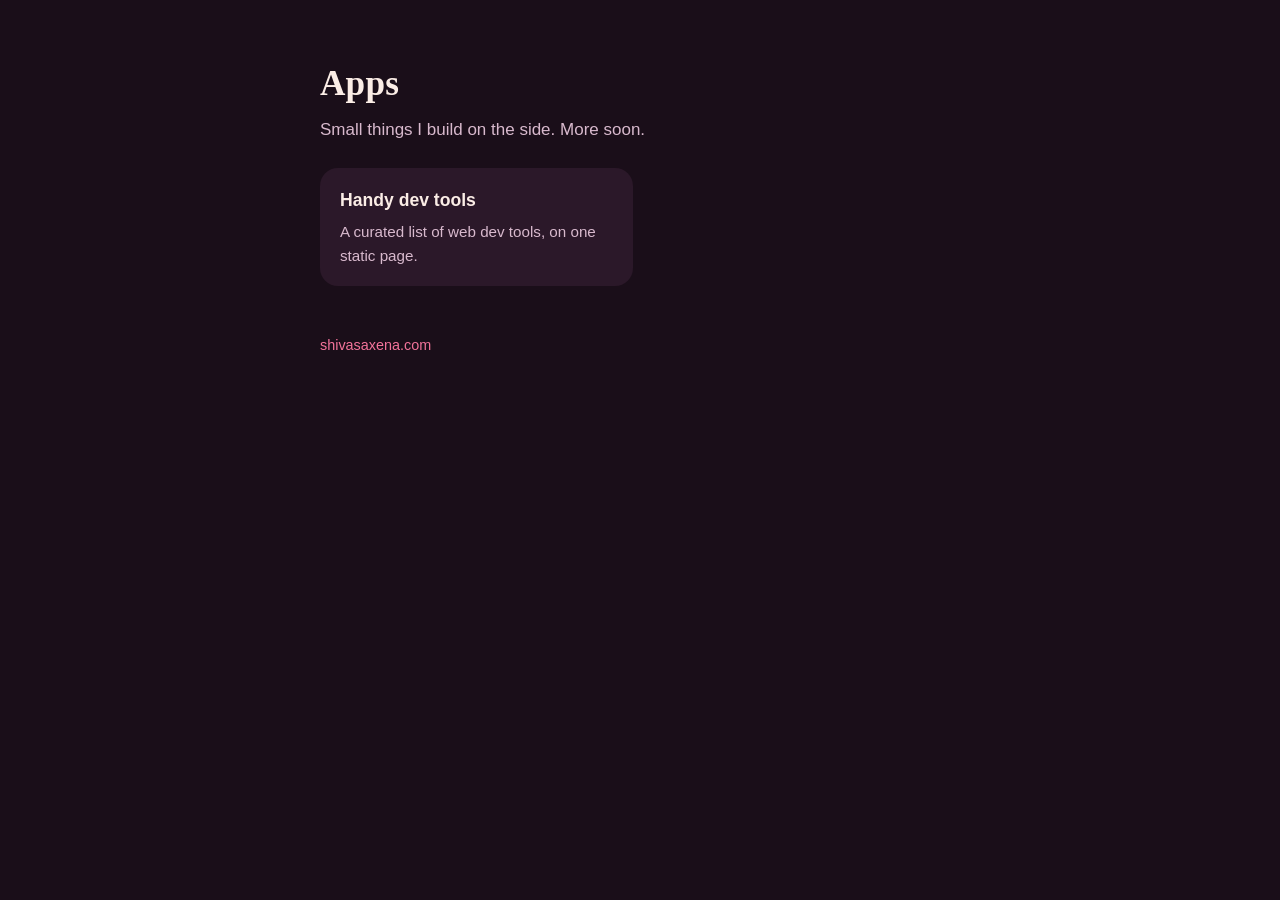
==== index.html @ e2be9905 "Landing page, shared styles, Oh My Dare privacy policy" ====
<!doctype html>
<html lang="en">
<head>
<meta charset="utf-8">
<meta name="viewport" content="width=device-width, initial-scale=1">
<title>Apps by Shiva Saxena</title>
<meta name="description" content="Small apps and tools I build on the side.">
<link rel="stylesheet" href="style.css">
</head>
<body>
<main>
  <h1>Apps</h1>
  <p class="tag">Small things I build on the side. More soon.</p>
  <div class="tiles">
    <a class="tile" href="https://www.shivasaxena.com/handy-dev-tools/">
      <h3>Handy dev tools</h3>
      <p>A curated list of web dev tools, on one static page.</p>
    </a>
  </div>
  <footer>
    <a href="https://www.shivasaxena.com">shivasaxena.com</a>
  </footer>
</main>
</body>
</html>
---- style.css ----
:root { --plum:#1A0E19; --surface:#2B1829; --rose:#F2739A; --gold:#F3C77B; --cream:#FBEDE6; --muted:#D8B9CD; }
* { box-sizing: border-box; }
body { margin:0; background:var(--plum); color:var(--cream); font: 17px/1.6 -apple-system, "Segoe UI", Roboto, Helvetica, Arial, sans-serif; }
main { max-width: 680px; margin: 0 auto; padding: 48px 20px 64px; }
h1, h2 { font-family: Georgia, "Times New Roman", serif; font-weight: 600; letter-spacing: 0.2px; }
h1 { font-size: 2.2rem; margin: 8px 0 4px; }
h2 { font-size: 1.3rem; margin: 32px 0 8px; color: var(--gold); }
p, li { color: var(--muted); }
strong { color: var(--cream); font-weight: 600; }
a { color: var(--rose); text-decoration: none; }
a:hover { text-decoration: underline; }
.mark { width: 72px; height: 72px; display:block; margin-bottom: 8px; }
.tag { color: var(--muted); margin-top: 0; }
.card { background: var(--surface); border-radius: 18px; padding: 18px 20px; margin: 20px 0; }
.btn { display:inline-block; background: var(--rose); color: #2A0B18; font-weight: 600; padding: 14px 22px; border-radius: 16px; margin-top: 8px; }
.btn:hover { text-decoration: none; opacity: .92; }
footer { margin-top: 48px; color: var(--muted); font-size: .9rem; }
footer a { margin-right: 16px; }

/* Landing page tiles */
.tiles { display: grid; grid-template-columns: repeat(auto-fill, minmax(240px, 1fr)); gap: 14px; margin-top: 24px; }
.tile { display:block; background: var(--surface); border-radius: 18px; padding: 18px 20px; color: var(--cream); }
.tile:hover { text-decoration: none; outline: 1.5px solid var(--rose); }
.tile h3 { margin: 0 0 6px; font-size: 1.1rem; }
.tile p { margin: 0; font-size: .95rem; }
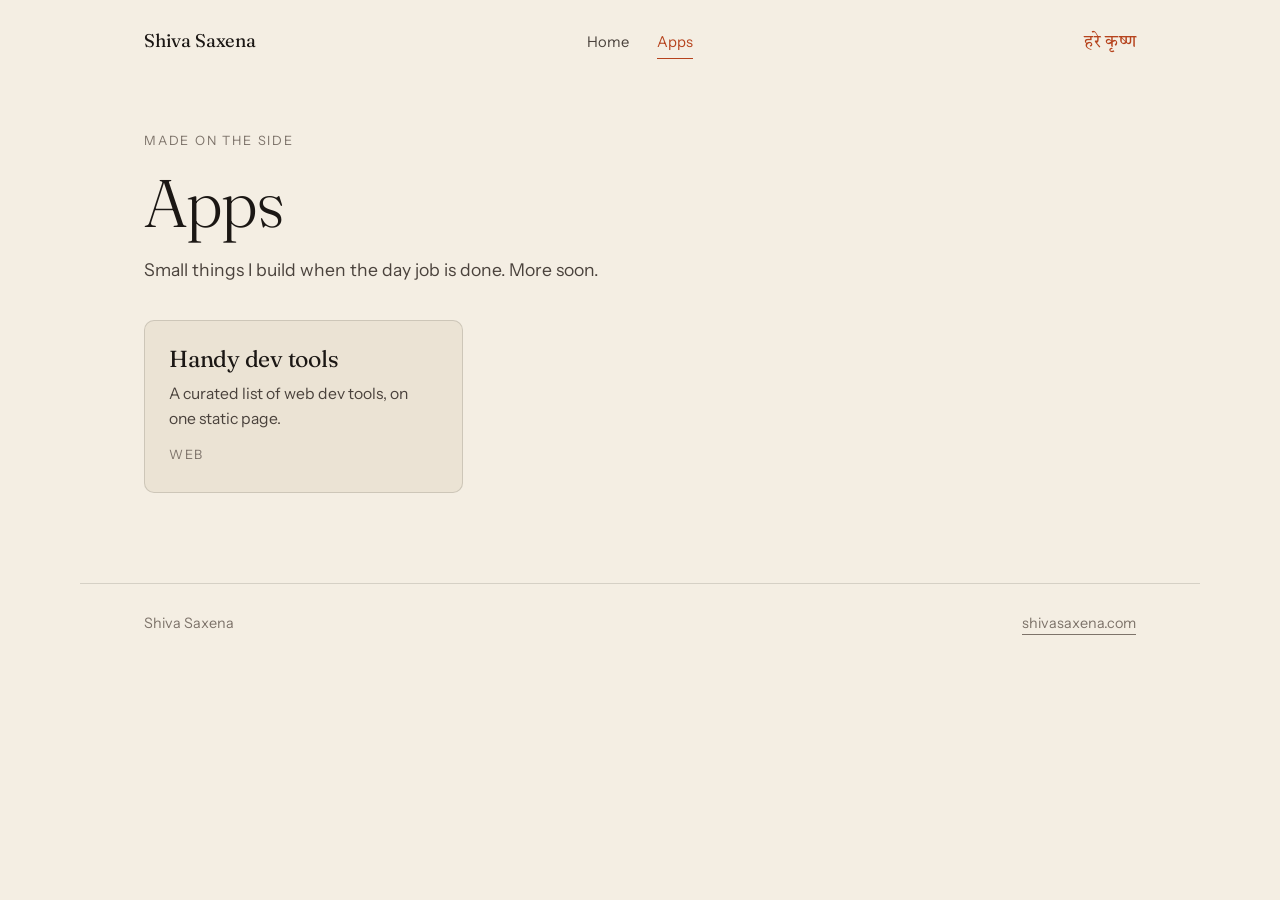
==== commit 9473bae9: "Inherit the shivasaxena.com theme: palette, Fraunces and Instrument Sans, header, rules" ====
--- a/index.html
+++ b/index.html
@@ -1,25 +1,44 @@
-<!doctype html>
+<!DOCTYPE html>
 <html lang="en">
 <head>
-<meta charset="utf-8">
-<meta name="viewport" content="width=device-width, initial-scale=1">
-<title>Apps by Shiva Saxena</title>
-<meta name="description" content="Small apps and tools I build on the side.">
-<link rel="stylesheet" href="style.css">
+  <meta charset="utf-8">
+  <meta name="viewport" content="width=device-width, initial-scale=1">
+  <title>Apps · Shiva Saxena</title>
+  <meta name="description" content="Small apps and tools Shiva Saxena builds on the side.">
+  <link rel="canonical" href="https://www.shivasaxena.com/apps/">
+  <link rel="preconnect" href="https://fonts.googleapis.com">
+  <link rel="preconnect" href="https://fonts.gstatic.com" crossorigin>
+  <link href="https://fonts.googleapis.com/css2?family=Fraunces:ital,opsz,wght@0,9..144,300..700;1,9..144,300..700&family=Instrument+Sans:ital,wght@0,400;0,500;0,600;1,400&family=Tiro+Devanagari+Hindi&display=swap" rel="stylesheet">
+  <link rel="stylesheet" href="./style.css">
 </head>
 <body>
-<main>
-  <h1>Apps</h1>
-  <p class="tag">Small things I build on the side. More soon.</p>
-  <div class="tiles">
-    <a class="tile" href="https://www.shivasaxena.com/handy-dev-tools/">
-      <h3>Handy dev tools</h3>
-      <p>A curated list of web dev tools, on one static page.</p>
-    </a>
-  </div>
-  <footer>
-    <a href="https://www.shivasaxena.com">shivasaxena.com</a>
+  <header class="site-header">
+    <a class="wordmark" href="https://www.shivasaxena.com/">Shiva Saxena</a>
+    <nav class="site-nav" aria-label="Sections">
+      <a href="https://www.shivasaxena.com/">Home</a>
+      <a href="./" aria-current="true">Apps</a>
+    </nav>
+    <span class="mantra" lang="hi" aria-label="Hare Krishna">हरे कृष्ण</span>
+  </header>
+
+  <main class="page">
+    <p class="eyebrow">Made on the side</p>
+    <h1>Apps</h1>
+    <p class="lede">Small things I build when the day job is done. More soon.</p>
+    <ul class="tiles">
+      <li>
+        <a class="tile" href="https://www.shivasaxena.com/handy-dev-tools/">
+          <h3>Handy dev tools</h3>
+          <p>A curated list of web dev tools, on one static page.</p>
+          <span class="meta">Web</span>
+        </a>
+      </li>
+    </ul>
+  </main>
+
+  <footer class="site-footer">
+    <span>Shiva Saxena</span>
+    <a href="https://www.shivasaxena.com/">shivasaxena.com</a>
   </footer>
-</main>
 </body>
 </html>
--- a/style.css
+++ b/style.css
@@ -1,25 +1,168 @@
-:root { --plum:#1A0E19; --surface:#2B1829; --rose:#F2739A; --gold:#F3C77B; --cream:#FBEDE6; --muted:#D8B9CD; }
+/* Apps by Shiva Saxena. Inherits the palette, type and rules of shivasaxena.com. */
+
+:root {
+  --paper: #f4eee3;
+  --paper-2: #ebe3d4;
+  --ink: #1b1714;
+  --ink-2: #4a423c;
+  --muted: #7d736a;
+  --rule: rgba(27, 23, 20, 0.14);
+  --accent: #b6431d;
+  --accent-ink: #8f3315;
+
+  --serif: "Fraunces", "Iowan Old Style", Georgia, serif;
+  --sans: "Instrument Sans", "Helvetica Neue", Arial, sans-serif;
+  --devanagari: "Tiro Devanagari Hindi", serif;
+
+  --measure: 62ch;
+  --max: 1120px;
+  --gutter: clamp(20px, 5vw, 64px);
+  --ease: cubic-bezier(0.22, 1, 0.36, 1);
+}
+
+@media (prefers-color-scheme: dark) {
+  :root:not([data-theme="light"]) {
+    --paper: #151311;
+    --paper-2: #1d1a17;
+    --ink: #ece4d6;
+    --ink-2: #c9bfae;
+    --muted: #8f8577;
+    --rule: rgba(236, 228, 214, 0.14);
+    --accent: #e0673d;
+    --accent-ink: #f08a63;
+  }
+}
+:root[data-theme="dark"] {
+  --paper: #151311;
+  --paper-2: #1d1a17;
+  --ink: #ece4d6;
+  --ink-2: #c9bfae;
+  --muted: #8f8577;
+  --rule: rgba(236, 228, 214, 0.14);
+  --accent: #e0673d;
+  --accent-ink: #f08a63;
+}
+
 * { box-sizing: border-box; }
-body { margin:0; background:var(--plum); color:var(--cream); font: 17px/1.6 -apple-system, "Segoe UI", Roboto, Helvetica, Arial, sans-serif; }
-main { max-width: 680px; margin: 0 auto; padding: 48px 20px 64px; }
-h1, h2 { font-family: Georgia, "Times New Roman", serif; font-weight: 600; letter-spacing: 0.2px; }
-h1 { font-size: 2.2rem; margin: 8px 0 4px; }
-h2 { font-size: 1.3rem; margin: 32px 0 8px; color: var(--gold); }
-p, li { color: var(--muted); }
-strong { color: var(--cream); font-weight: 600; }
-a { color: var(--rose); text-decoration: none; }
-a:hover { text-decoration: underline; }
-.mark { width: 72px; height: 72px; display:block; margin-bottom: 8px; }
-.tag { color: var(--muted); margin-top: 0; }
-.card { background: var(--surface); border-radius: 18px; padding: 18px 20px; margin: 20px 0; }
-.btn { display:inline-block; background: var(--rose); color: #2A0B18; font-weight: 600; padding: 14px 22px; border-radius: 16px; margin-top: 8px; }
-.btn:hover { text-decoration: none; opacity: .92; }
-footer { margin-top: 48px; color: var(--muted); font-size: .9rem; }
-footer a { margin-right: 16px; }
+html { -webkit-text-size-adjust: 100%; }
+body {
+  margin: 0;
+  background: var(--paper);
+  color: var(--ink);
+  font-family: var(--sans);
+  font-size: 1.0625rem;
+  line-height: 1.6;
+  -webkit-font-smoothing: antialiased;
+}
+a { color: inherit; text-decoration: none; }
+a:focus-visible { outline: 2px solid var(--accent); outline-offset: 3px; border-radius: 2px; }
+h1, h2, h3 { font-family: var(--serif); font-weight: 400; margin: 0; letter-spacing: -0.01em; }
+p { margin: 0; }
+ul { margin: 0; padding: 0; }
 
-/* Landing page tiles */
-.tiles { display: grid; grid-template-columns: repeat(auto-fill, minmax(240px, 1fr)); gap: 14px; margin-top: 24px; }
-.tile { display:block; background: var(--surface); border-radius: 18px; padding: 18px 20px; color: var(--cream); }
-.tile:hover { text-decoration: none; outline: 1.5px solid var(--rose); }
-.tile h3 { margin: 0 0 6px; font-size: 1.1rem; }
-.tile p { margin: 0; font-size: .95rem; }
+/* Underline that draws in from the left, as on the main site */
+.text-link, .prose a, .site-footer a {
+  background-image: linear-gradient(currentColor, currentColor);
+  background-repeat: no-repeat;
+  background-size: 100% 1px;
+  background-position: 0 100%;
+  transition: background-size 0.4s var(--ease), color 0.2s;
+}
+.text-link:hover, .prose a:hover, .site-footer a:hover {
+  color: var(--accent);
+  background-size: 0% 1px;
+  background-position: 100% 100%;
+}
+
+/* Header */
+.site-header {
+  max-width: var(--max);
+  margin: 0 auto;
+  padding: 26px var(--gutter) 0;
+  display: grid;
+  grid-template-columns: 1fr auto 1fr;
+  align-items: baseline;
+  gap: 20px;
+}
+.wordmark { font-family: var(--serif); font-size: 1.15rem; letter-spacing: -0.01em; }
+.site-nav { display: flex; gap: clamp(14px, 2.5vw, 28px); font-size: 0.92rem; color: var(--ink-2); }
+.site-nav a { padding-bottom: 3px; border-bottom: 1px solid transparent; transition: color 0.2s, border-color 0.2s; }
+.site-nav a:hover, .site-nav a[aria-current="true"] { color: var(--accent); border-color: var(--accent); }
+.mantra { font-family: var(--devanagari); color: var(--accent); font-size: 1.05rem; justify-self: end; letter-spacing: 0.02em; }
+
+/* Page */
+.page {
+  max-width: var(--max);
+  margin: 0 auto;
+  padding: clamp(48px, 8vh, 96px) var(--gutter) clamp(56px, 10vh, 120px);
+}
+.eyebrow { font-size: 0.8rem; letter-spacing: 0.14em; text-transform: uppercase; color: var(--muted); margin-bottom: 18px; }
+.page h1 { font-size: clamp(2.4rem, 5.5vw, 4.2rem); line-height: 1.0; font-weight: 300; letter-spacing: -0.02em; margin-bottom: 20px; }
+.lede { max-width: var(--measure); font-size: 1.1rem; color: var(--ink-2); margin-bottom: 36px; }
+.mark { width: 64px; height: 64px; display: block; margin-bottom: 20px; }
+
+/* Tiles on the landing page */
+.tiles { list-style: none; display: grid; grid-template-columns: repeat(auto-fill, minmax(260px, 1fr)); gap: 18px; margin-top: 8px; }
+.tile {
+  display: block;
+  padding: 24px 24px 26px;
+  background: var(--paper-2);
+  border: 1px solid var(--rule);
+  border-radius: 10px;
+  transition: transform 0.25s var(--ease), border-color 0.25s;
+}
+.tile:hover { transform: translateY(-2px); border-color: var(--accent); }
+.tile h3 { font-size: 1.45rem; line-height: 1.2; margin-bottom: 8px; }
+.tile:hover h3 { color: var(--accent); }
+.tile p { color: var(--ink-2); font-size: 0.98rem; }
+.tile .meta { display: block; margin-top: 14px; font-size: 0.8rem; letter-spacing: 0.12em; text-transform: uppercase; color: var(--muted); }
+
+/* Long-form pages such as a privacy policy */
+.prose { max-width: var(--measure); color: var(--ink-2); }
+.prose h2 {
+  font-size: clamp(1.5rem, 2.6vw, 2rem);
+  line-height: 1.1;
+  color: var(--ink);
+  margin: 44px 0 12px;
+  padding-top: 24px;
+  border-top: 1px solid var(--rule);
+}
+.prose p + p, .prose p + ul, .prose ul + p { margin-top: 12px; }
+.prose strong { color: var(--ink); font-weight: 500; }
+.prose ul { list-style: none; display: grid; gap: 10px; }
+.prose ul li { padding-left: 18px; position: relative; }
+.prose ul li::before { content: ""; position: absolute; left: 0; top: 0.72em; width: 7px; height: 1px; background: var(--accent); }
+.prose .updated { font-family: var(--serif); font-style: italic; color: var(--muted); margin-bottom: 28px; }
+
+.button {
+  display: inline-block;
+  padding: 12px 22px;
+  border: 1px solid var(--ink);
+  border-radius: 999px;
+  font-weight: 500;
+  font-size: 0.95rem;
+  transition: background 0.25s var(--ease), color 0.25s, border-color 0.25s, transform 0.25s var(--ease);
+}
+.button:hover { background: var(--accent); border-color: var(--accent); color: #fff; transform: translateY(-1px); }
+
+/* Footer */
+.site-footer {
+  max-width: var(--max);
+  margin: 0 auto;
+  padding: 28px var(--gutter) 40px;
+  border-top: 1px solid var(--rule);
+  display: flex;
+  justify-content: space-between;
+  align-items: baseline;
+  gap: 20px;
+  flex-wrap: wrap;
+  color: var(--muted);
+  font-size: 0.9rem;
+}
+.site-footer .mantra { font-size: 1.2rem; }
+
+@media (max-width: 640px) {
+  body { font-size: 1rem; }
+  .site-header { grid-template-columns: 1fr auto; row-gap: 14px; }
+  .site-nav { grid-column: 1 / -1; grid-row: 2; overflow-x: auto; padding-bottom: 4px; }
+}
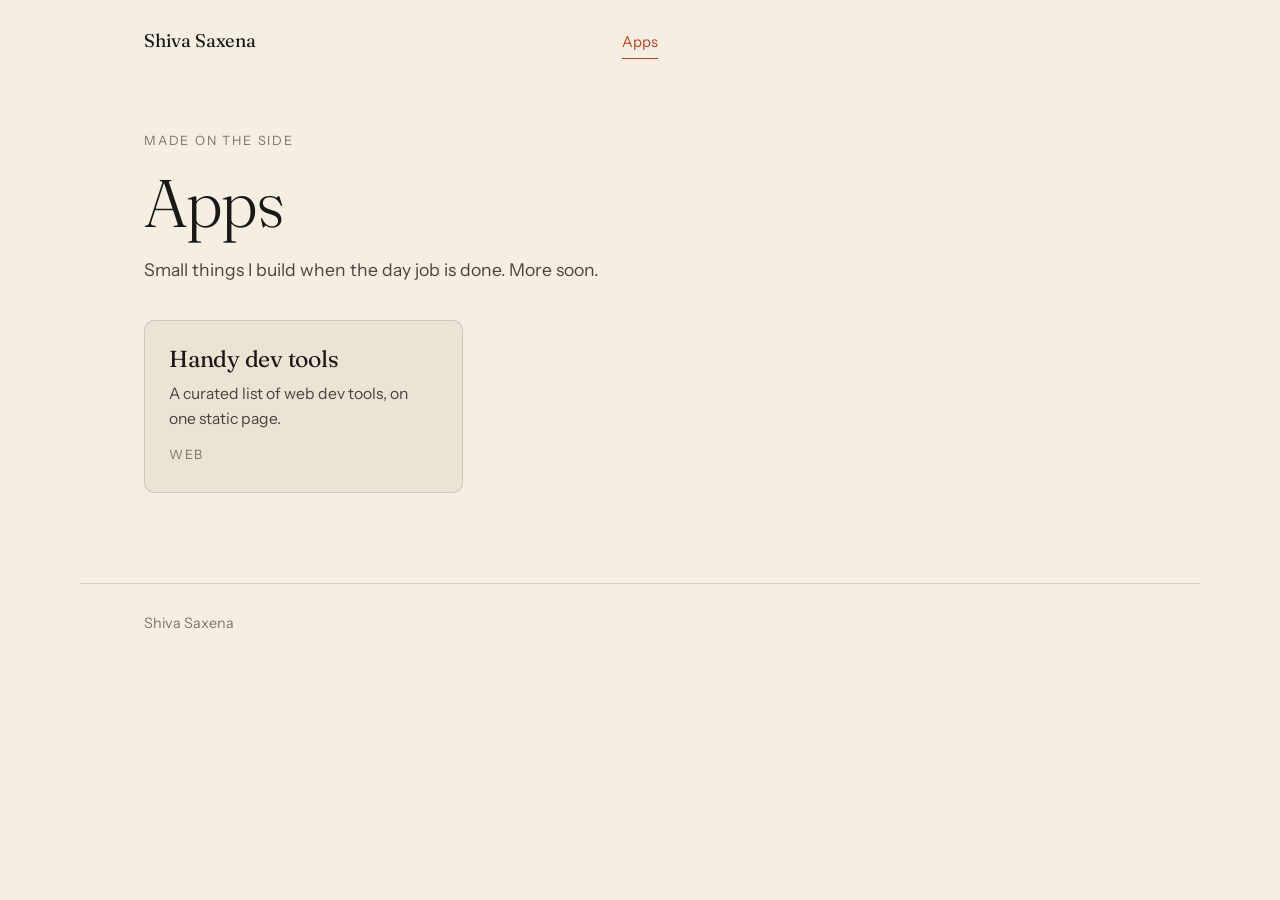
==== commit 7bca2c0e: "Apps landing: no home backlink, no mantra" ====
--- a/index.html
+++ b/index.html
@@ -9,16 +9,15 @@
   <link rel="preconnect" href="https://fonts.googleapis.com">
   <link rel="preconnect" href="https://fonts.gstatic.com" crossorigin>
   <link href="https://fonts.googleapis.com/css2?family=Fraunces:ital,opsz,wght@0,9..144,300..700;1,9..144,300..700&family=Instrument+Sans:ital,wght@0,400;0,500;0,600;1,400&family=Tiro+Devanagari+Hindi&display=swap" rel="stylesheet">
-  <link rel="stylesheet" href="./style.css">
+  <link rel="stylesheet" href="./style.css?v=3">
 </head>
 <body>
   <header class="site-header">
-    <a class="wordmark" href="https://www.shivasaxena.com/">Shiva Saxena</a>
+    <span class="wordmark">Shiva Saxena</span>
     <nav class="site-nav" aria-label="Sections">
-      <a href="https://www.shivasaxena.com/">Home</a>
       <a href="./" aria-current="true">Apps</a>
     </nav>
-    <span class="mantra" lang="hi" aria-label="Hare Krishna">हरे कृष्ण</span>
+    <span></span>
   </header>
 
   <main class="page">
@@ -38,7 +37,6 @@
 
   <footer class="site-footer">
     <span>Shiva Saxena</span>
-    <a href="https://www.shivasaxena.com/">shivasaxena.com</a>
   </footer>
 </body>
 </html>
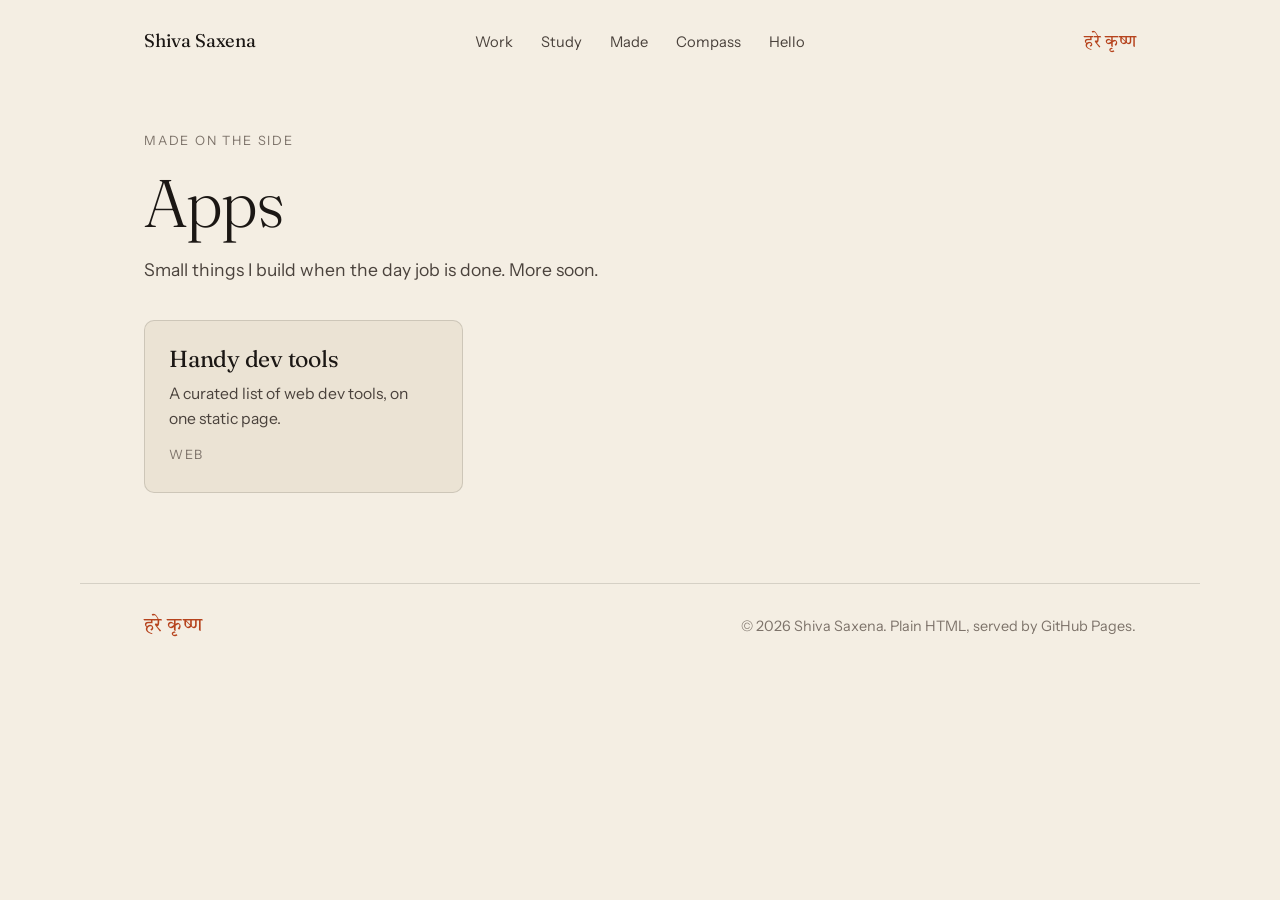
==== commit 01ad11e3: "Apps page: same header and footer as the main site" ====
--- a/index.html
+++ b/index.html
@@ -9,15 +9,19 @@
   <link rel="preconnect" href="https://fonts.googleapis.com">
   <link rel="preconnect" href="https://fonts.gstatic.com" crossorigin>
   <link href="https://fonts.googleapis.com/css2?family=Fraunces:ital,opsz,wght@0,9..144,300..700;1,9..144,300..700&family=Instrument+Sans:ital,wght@0,400;0,500;0,600;1,400&family=Tiro+Devanagari+Hindi&display=swap" rel="stylesheet">
-  <link rel="stylesheet" href="./style.css?v=3">
+  <link rel="stylesheet" href="./style.css?v=4">
 </head>
 <body>
   <header class="site-header">
-    <span class="wordmark">Shiva Saxena</span>
+    <a class="wordmark" href="https://www.shivasaxena.com/">Shiva Saxena</a>
     <nav class="site-nav" aria-label="Sections">
-      <a href="./" aria-current="true">Apps</a>
+      <a href="https://www.shivasaxena.com/#work">Work</a>
+      <a href="https://www.shivasaxena.com/#study">Study</a>
+      <a href="https://www.shivasaxena.com/#made">Made</a>
+      <a href="https://www.shivasaxena.com/#compass">Compass</a>
+      <a href="https://www.shivasaxena.com/#hello">Hello</a>
     </nav>
-    <span></span>
+    <span class="mantra" lang="hi" aria-label="Hare Krishna">हरे कृष्ण</span>
   </header>
 
   <main class="page">
@@ -36,7 +40,8 @@
   </main>
 
   <footer class="site-footer">
-    <span>Shiva Saxena</span>
+    <span class="mantra" lang="hi" aria-hidden="true">हरे कृष्ण</span>
+    <p>&copy; 2026 Shiva Saxena. Plain HTML, served by GitHub Pages.</p>
   </footer>
 </body>
 </html>
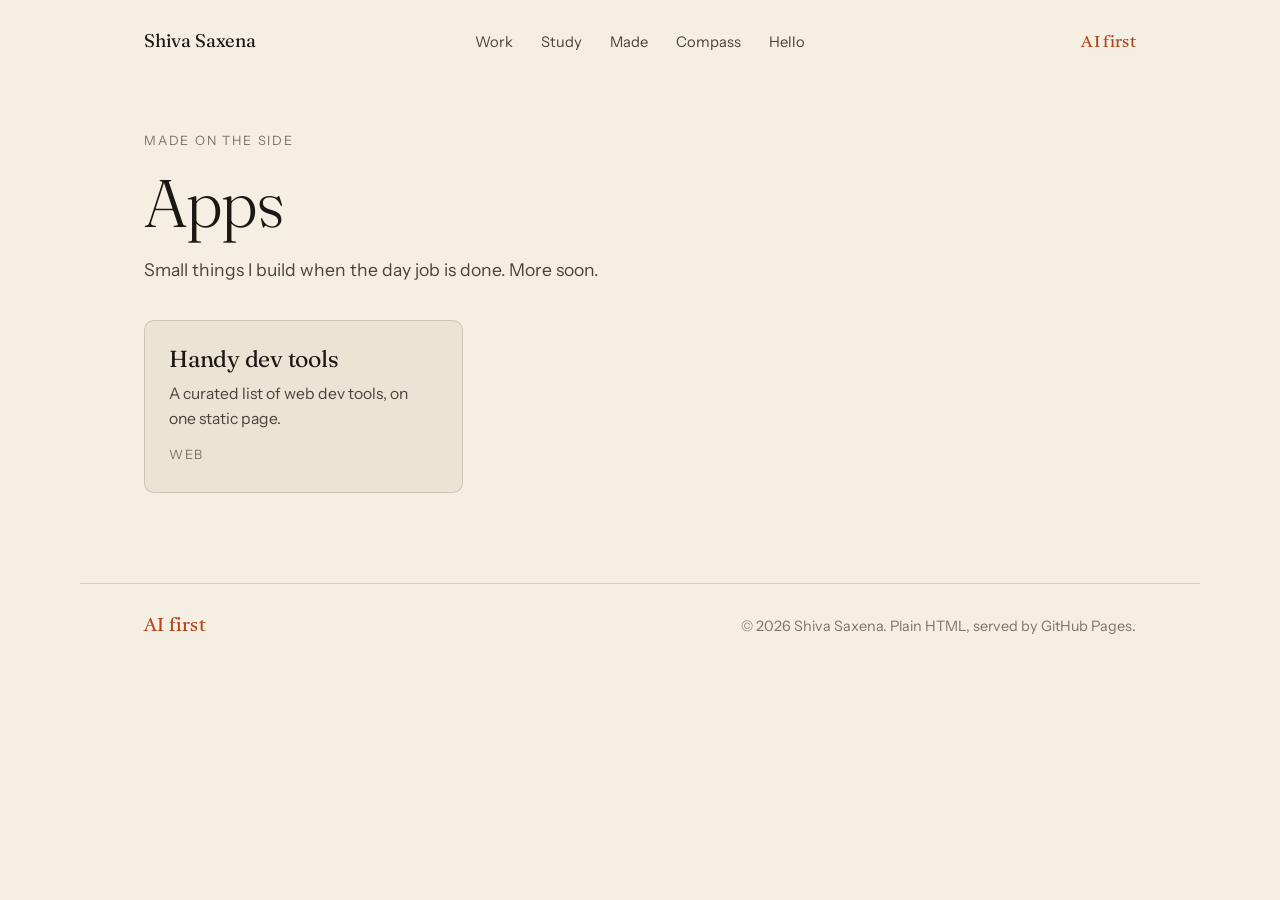
==== commit aa8d95b2: "Header and footer mark: AI first" ====
--- a/index.html
+++ b/index.html
@@ -21,7 +21,7 @@
       <a href="https://www.shivasaxena.com/#compass">Compass</a>
       <a href="https://www.shivasaxena.com/#hello">Hello</a>
     </nav>
-    <span class="mantra" lang="hi" aria-label="Hare Krishna">हरे कृष्ण</span>
+    <span class="mantra">AI first</span>
   </header>
 
   <main class="page">
@@ -40,7 +40,7 @@
   </main>
 
   <footer class="site-footer">
-    <span class="mantra" lang="hi" aria-hidden="true">हरे कृष्ण</span>
+    <span class="mantra" aria-hidden="true">AI first</span>
     <p>&copy; 2026 Shiva Saxena. Plain HTML, served by GitHub Pages.</p>
   </footer>
 </body>
